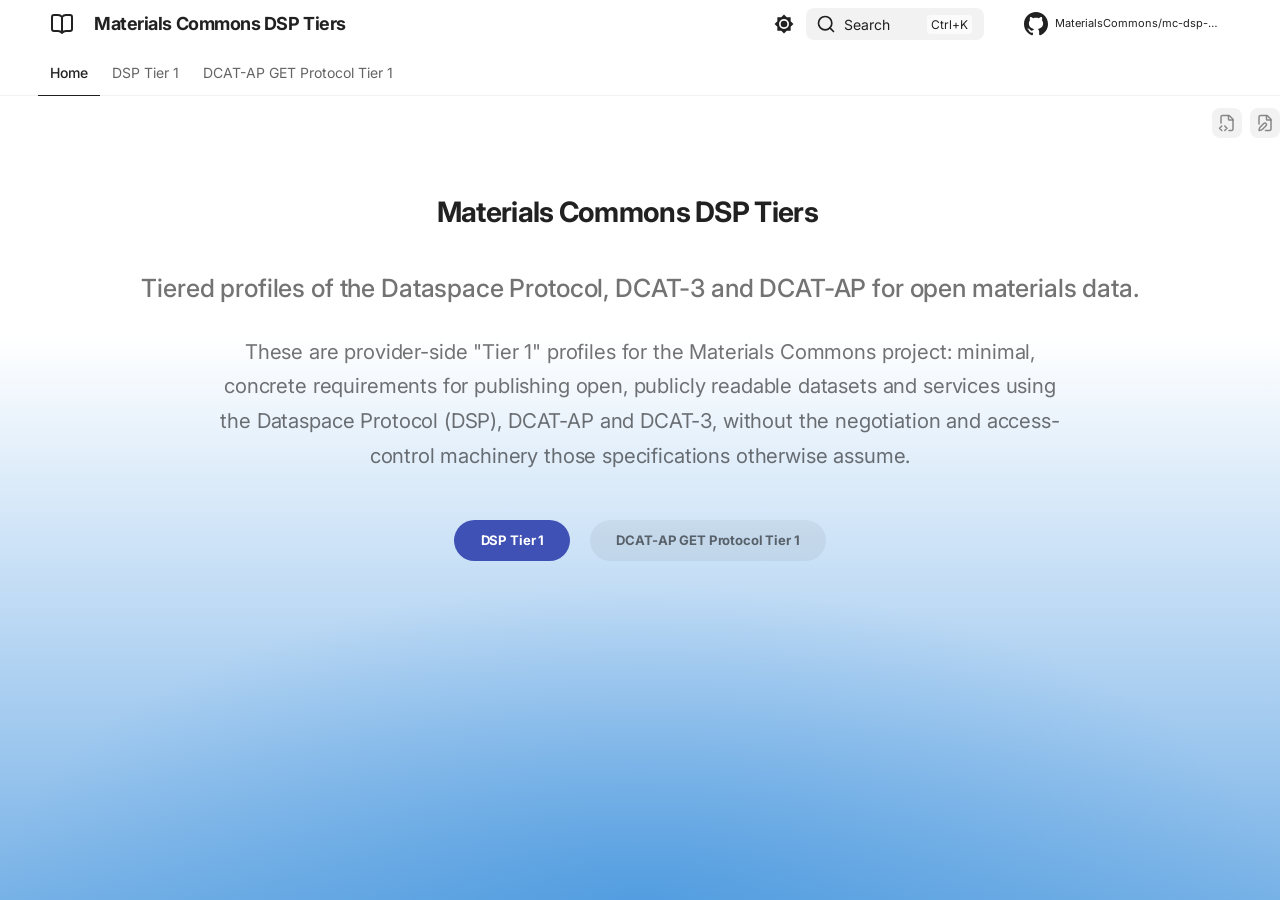
==== index.html @ 3f905f73 "Set default version to dev with mike 2.2.0+zensical-0.1.0" ====
<!DOCTYPE html>
<html>
<head>
  <meta charset="utf-8">
  <title>Redirecting</title>
  <noscript>
    <meta http-equiv="refresh" content="1; url=dev/" />
  </noscript>
  <script>
    window.location.replace(
      "dev/" + window.location.search + window.location.hash
    );
  </script>
</head>
<body>
  Redirecting to <a href="dev/">dev/</a>...
</body>
</html>
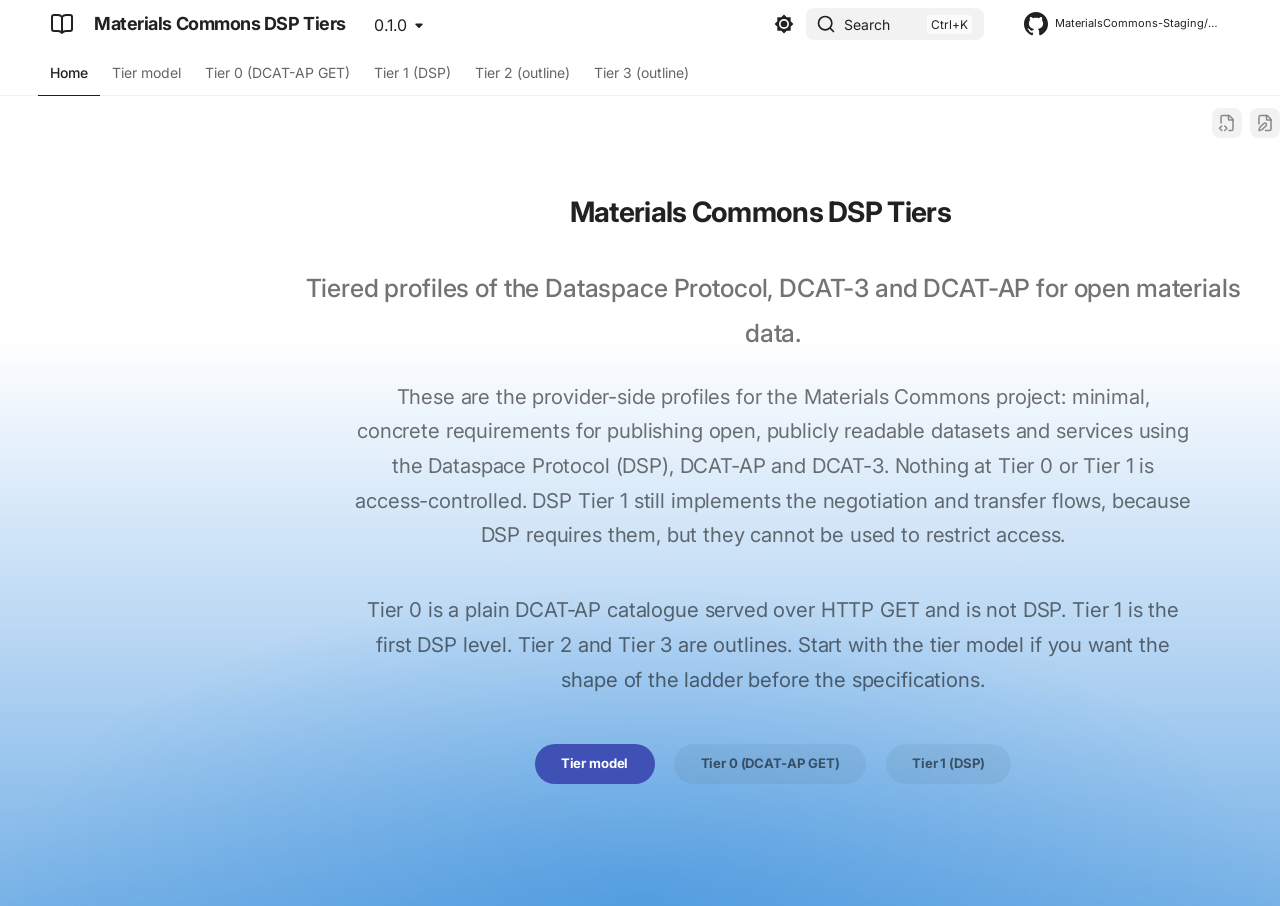
==== commit 91eb97a4: "Set default version to latest with mike 2.2.0+zensical-0.1.0" ====
--- a/index.html
+++ b/index.html
@@ -4,15 +4,15 @@
   <meta charset="utf-8">
   <title>Redirecting</title>
   <noscript>
-    <meta http-equiv="refresh" content="1; url=dev/" />
+    <meta http-equiv="refresh" content="1; url=latest/" />
   </noscript>
   <script>
     window.location.replace(
-      "dev/" + window.location.search + window.location.hash
+      "latest/" + window.location.search + window.location.hash
     );
   </script>
 </head>
 <body>
-  Redirecting to <a href="dev/">dev/</a>...
+  Redirecting to <a href="latest/">latest/</a>...
 </body>
 </html>
